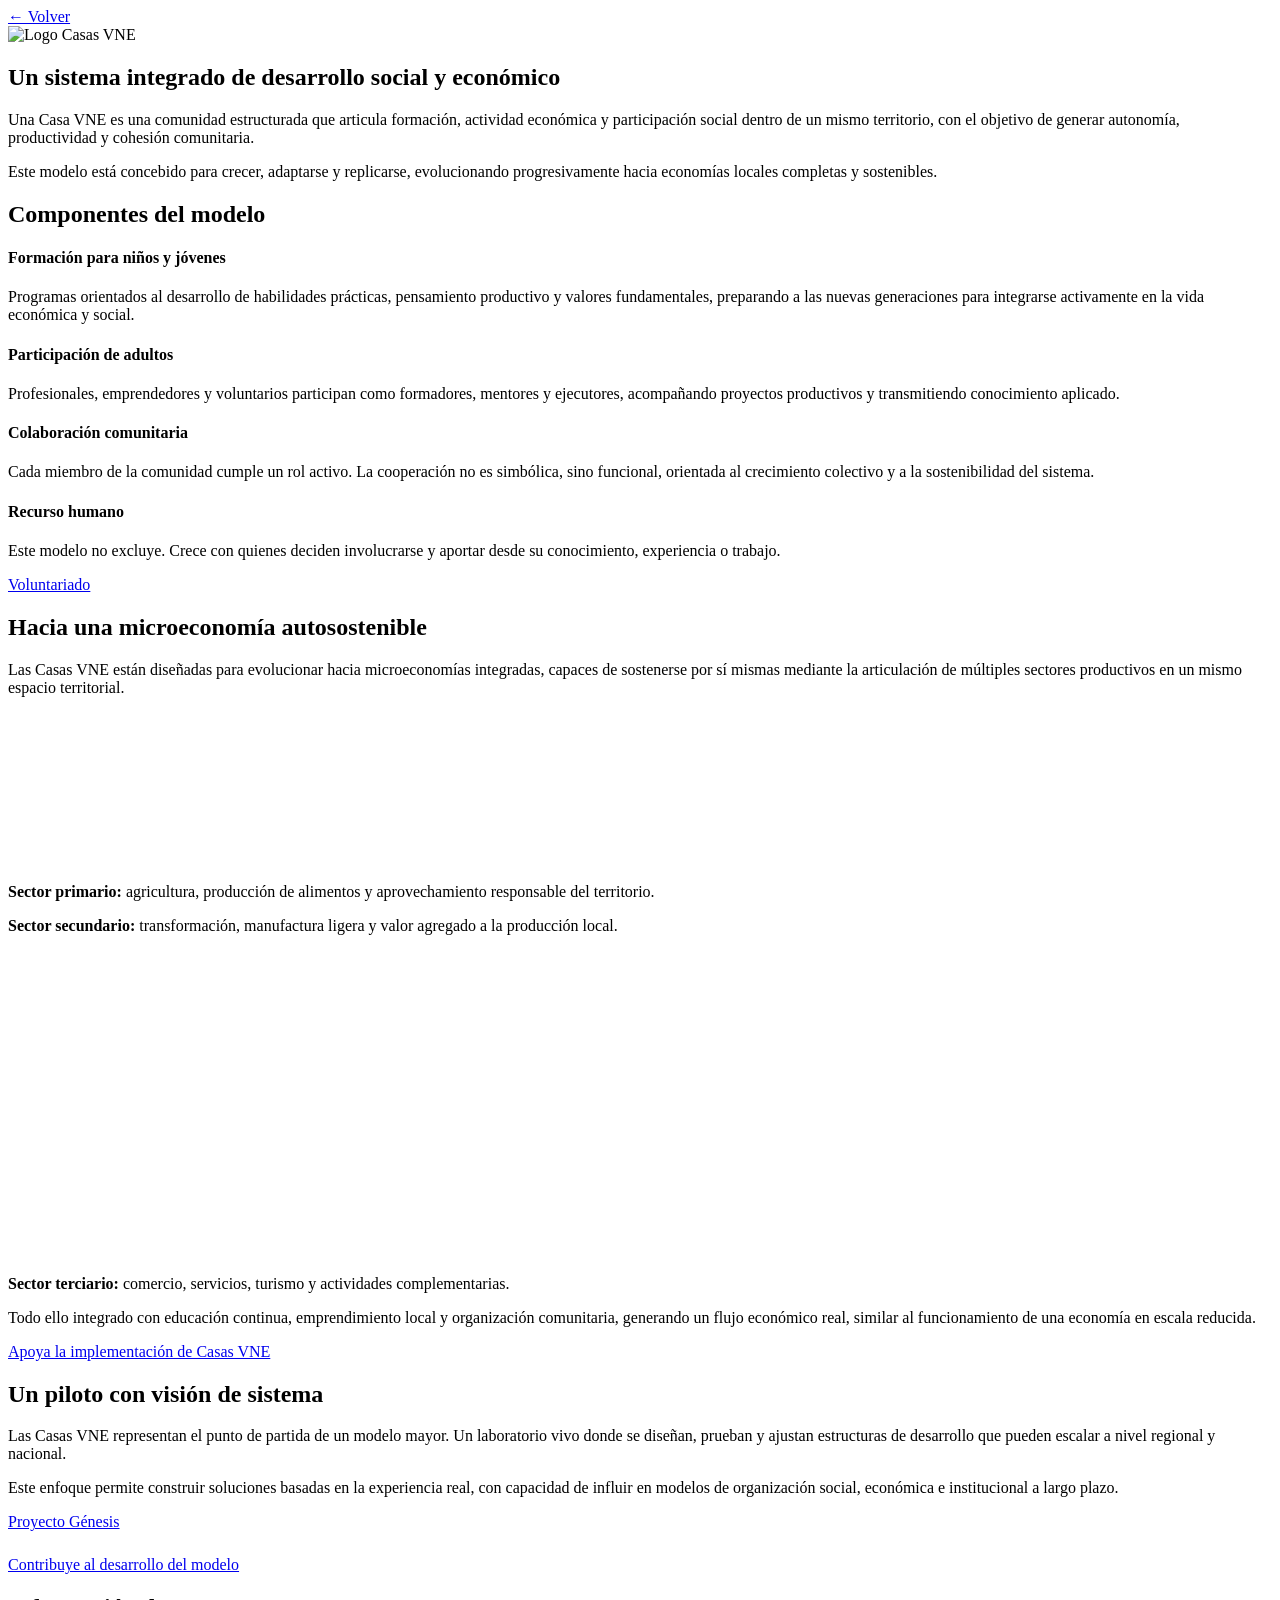
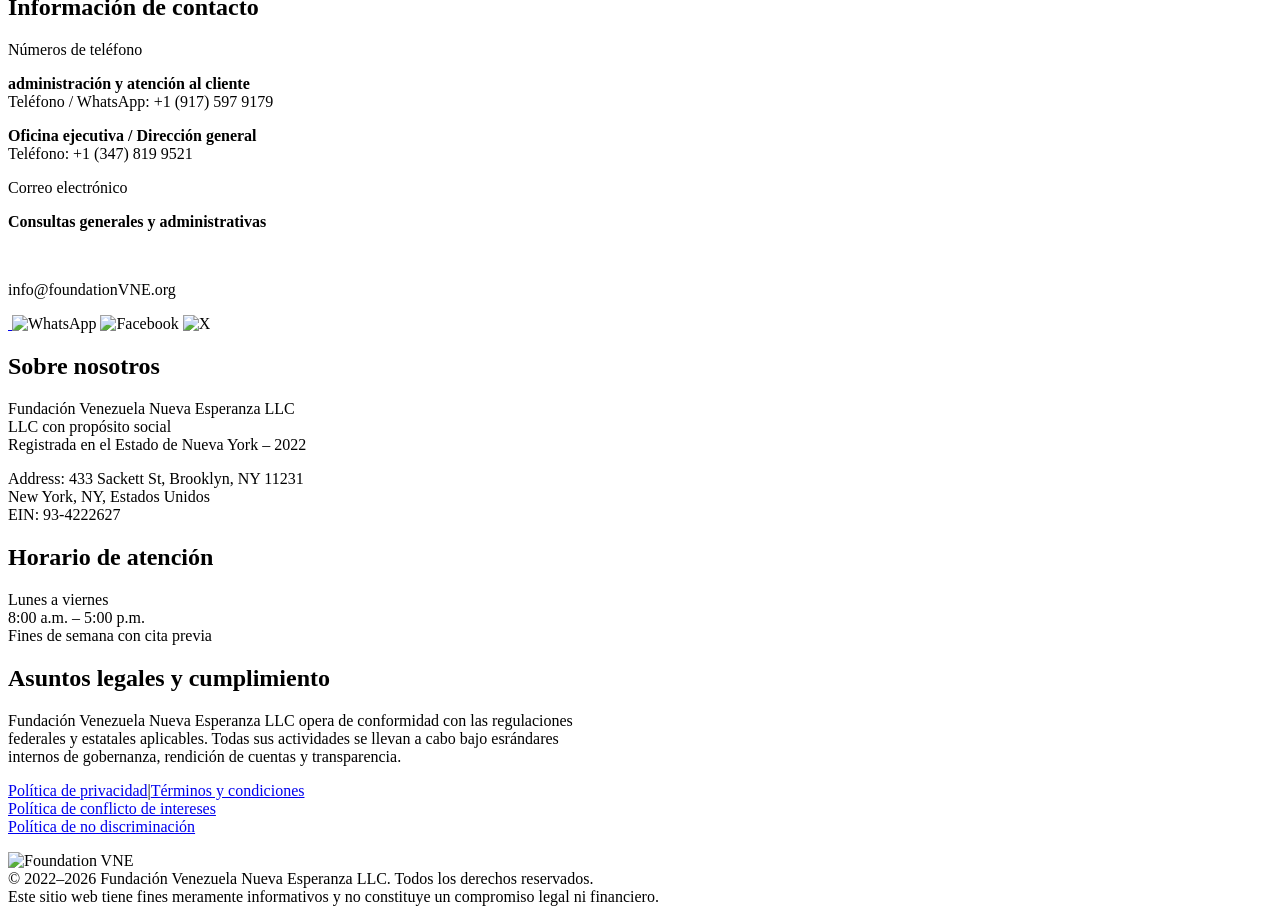
==== casas/index.html @ 62afcf46 "Add files via upload" ====
<!DOCTYPE html>
<html lang="es">
<head>
<meta charset="UTF-8">
<title>Casas VNE | Modelo Comunitario Autosostenible</title>

<meta name="description" content="Las Casas VNE son comunidades estructuradas que integran formación, economía local y participación social para generar autonomía y cohesión comunitaria.">
<meta name="keywords" content="Casas VNE, Fundación VNE, desarrollo comunitario, microeconomía, voluntariado, Proyecto Génesis">
<meta name="author" content="Fundación Venezuela Nueva Esperanza">
<meta name="viewport" content="width=device-width, initial-scale=1.0">

<link rel="icon" href="../assets/img/LogoFundaciónVNE1.png">

<link href="https://fonts.googleapis.com/css2?family=Inter:wght@400;600;700&display=swap" rel="stylesheet">

<link rel="stylesheet" href="../assets/css/main.css">

</head>

<body class="casas">

<!-- VOLVER AL HOME -->
<div class="cta">
  <a href="../index.html">← Volver</a>
</div>

<!-- ¿QUÉ ES UNA CASA VNE? -->
<section>
<div class="box split fade">

<img src="../assets/img/LogoFundaciónVNE1.png" alt="Logo Casas VNE">

<div>
<h1>Un sistema integrado de desarrollo social y económico</h1>

<p>
Una Casa VNE es una comunidad estructurada que articula formación, actividad económica y participación social dentro de un mismo territorio, con el objetivo de generar autonomía, productividad y cohesión comunitaria.
</p>

<p>
Este modelo está concebido para crecer, adaptarse y replicarse, evolucionando progresivamente hacia economías locales completas y sostenibles.
</p>
</div>

</div>
</section>

<!-- COMPONENTES -->
<section>
<div class="box fade">

<h2>Componentes del modelo</h2>
<div class="pilares">
  <div class="pilar p1">
<h4>Formación para niños y jóvenes</h4>
<p>
Programas orientados al desarrollo de habilidades prácticas, pensamiento productivo y valores fundamentales, preparando a las nuevas generaciones para integrarse activamente en la vida económica y social.
</p>
</div>

<div class="pilar p2">
<h4>Participación de adultos</h4>
<p>
Profesionales, emprendedores y voluntarios participan como formadores, mentores y ejecutores, acompañando proyectos productivos y transmitiendo conocimiento aplicado.
</p>
</div>

<div class="pilar p3">
<h4>Colaboración comunitaria</h4>
<p>
Cada miembro de la comunidad cumple un rol activo. La cooperación no es simbólica, sino funcional, orientada al crecimiento colectivo y a la sostenibilidad del sistema.
</p>
</div>

<div class="pilar p4">
<h4>Recurso humano</h4>
<p>
Este modelo no excluye. Crece con quienes deciden involucrarse y aportar desde su conocimiento, experiencia o trabajo.
</p>
<a class="btn" href="../voluntariado/index.html">Voluntariado</a>
</div>
</div>

</div>
</section>

<!-- MICROECONOMÍA -->
<section>
<div class="box fade">

<h2>Hacia una microeconomía autosostenible</h2>

<p>
Las Casas VNE están diseñadas para evolucionar hacia microeconomías integradas,
capaces de sostenerse por sí mismas mediante la articulación de múltiples sectores
productivos en un mismo espacio territorial.
</p>

<!-- SECTOR PRIMARIO -->
<div class="split">
  <video autoplay muted loop playsinline>
    <source src="../assets/img/sector primario.mp4" type="video/mp4">
  </video>
  <p>
    <strong>Sector primario:</strong> agricultura, producción de alimentos y
    aprovechamiento responsable del territorio.
  </p>
</div>

<!-- SECTOR SECUNDARIO -->
<div class="split reverse">
  <p>
    <strong>Sector secundario:</strong> transformación, manufactura ligera y
    valor agregado a la producción local.
  </p>
  <video autoplay muted loop playsinline>
    <source src="../assets/img/sector secundario.mp4" type="video/mp4">
  </video>
</div>

<!-- SECTOR TERCIARIO -->
<div class="split">
  <video autoplay muted loop playsinline>
    <source src="../assets/img/sector terciario.mp4" type="video/mp4">
  </video>
  <p>
    <strong>Sector terciario:</strong> comercio, servicios, turismo y actividades
    complementarias.
  </p>
</div>

<p>
Todo ello integrado con educación continua, emprendimiento local y organización
comunitaria, generando un flujo económico real, similar al funcionamiento de una
economía en escala reducida.
</p>
<div class="cta">
  <a href="../donaciones/index.html">
    Apoya la implementación de Casas VNE
  </a>
</div>

</div>
</section>

<!-- PILOTO -->
<section class="fade">
<div class="box">
<h2>Un piloto con visión de sistema</h2>

<p>
Las Casas VNE representan el punto de partida de un modelo mayor. Un laboratorio vivo donde se diseñan, prueban y ajustan estructuras de desarrollo que pueden escalar a nivel regional y nacional.
</p>

<p>
Este enfoque permite construir soluciones basadas en la experiencia real, con capacidad de influir en modelos de organización social, económica e institucional a largo plazo.
</p>

<a class="btn" href="../genesis/index.html">Proyecto Génesis</a>
<div class="cta" style="margin-top:25px">
  <a href="../donaciones/index.html">
    Contribuye al desarrollo del modelo
  </a>
</div>
</div>
</section>

<footer class="footer-vne-exact">
  <div class="footer-inner">

    <!-- COLUMNA 1 -->
    <div class="footer-col">
      <h2>Información de contacto</h2>

      <p class="label">Números de teléfono</p>
      <p>
        <strong>administración y atención al cliente</strong><br>
        Teléfono / WhatsApp: +1 (917) 597 9179
      </p>

      <p>
        <strong>Oficina ejecutiva / Dirección general</strong><br>
        Teléfono: +1 (347) 819 9521
      </p>

      <p class="label">Correo electrónico</p>
      <p><strong>Consultas generales y administrativas</strong></p><br>
      <p>info@foundationVNE.org</p>

      <div class="footer-social">
        <a href="https://www.instagram.com/foundation.vne" target="_blank" aria-label="Instagram">
          <img src="../assets/img/INSTAGRAM ICONO AZUL.png" alt="">
        </a>
        <span><img src="../assets/img/ICONO WHATSAPP AZUL.png" alt="WhatsApp"></span>
        <span><img src="../assets/img/ICONO FACEBOOK AZUL.png" alt="Facebook"></span>
        <span><img src="../assets/img/XXX AZUL ICONO.png" alt="X"></span>
        <a href="../donaciones/index.html" aria-label="Zelle">
         <img src="../assets/img/ZELLE ICONO AZUL.png" alt="">
        </a>
      </div>
    </div>

    <!-- COLUMNA 2 -->
    <div class="footer-col">
      <h2>Sobre nosotros</h2>

      <p>
        Fundación Venezuela Nueva Esperanza LLC<br>
        LLC con propósito social<br>
        Registrada en el Estado de Nueva York – 2022
      </p>

      <p>
        Address: 433 Sackett St, Brooklyn, NY 11231<br>
        New York, NY, Estados Unidos<br>
        EIN: 93-4222627
      </p>

      <h2 class="mt">Horario de atención</h2>
      <p>
        Lunes a viernes<br>
        8:00 a.m. – 5:00 p.m.<br>
        Fines de semana con cita previa
      </p>
    </div>

    <!-- COLUMNA 3 -->
    <div class="footer-col">
      <h2>Asuntos legales y cumplimiento</h2>

      <p class="small">
        Fundación Venezuela Nueva Esperanza LLC opera de conformidad con las regulaciones<br>
        federales y estatales aplicables. Todas sus actividades se llevan a cabo bajo esrándares<br>
        internos de gobernanza, rendición de cuentas y transparencia.
      </p>

      <p class="links">
        <a href="../politica_privacidad/index.html">Política de privacidad</a>|<a href="../terminos_condiciones/index.html">Términos y condiciones</a><br>
        <a href="../politica_conflicto_intereses/index.html">Política de conflicto de intereses</a><br>
        <a href="../politica_no_discriminacion/index.html">Política de no discriminación</a>
      </p>
      <div class="footer-logo">
       <img src="../assets/img/LogoFundaciónVNE.png" alt="Foundation VNE">
      </div>
    </div>
  </div>

  <!-- FRANJA BLANCA INFERIOR -->
  <div class="footer-bottom-exact">
    © 2022–2026 Fundación Venezuela Nueva Esperanza LLC. Todos los derechos reservados.<br>
    Este sitio web tiene fines meramente informativos y no constituye un compromiso legal ni financiero.
  </div>
</footer>
<script src="../assets/js/app.js" defer></script>
</body>
</html>
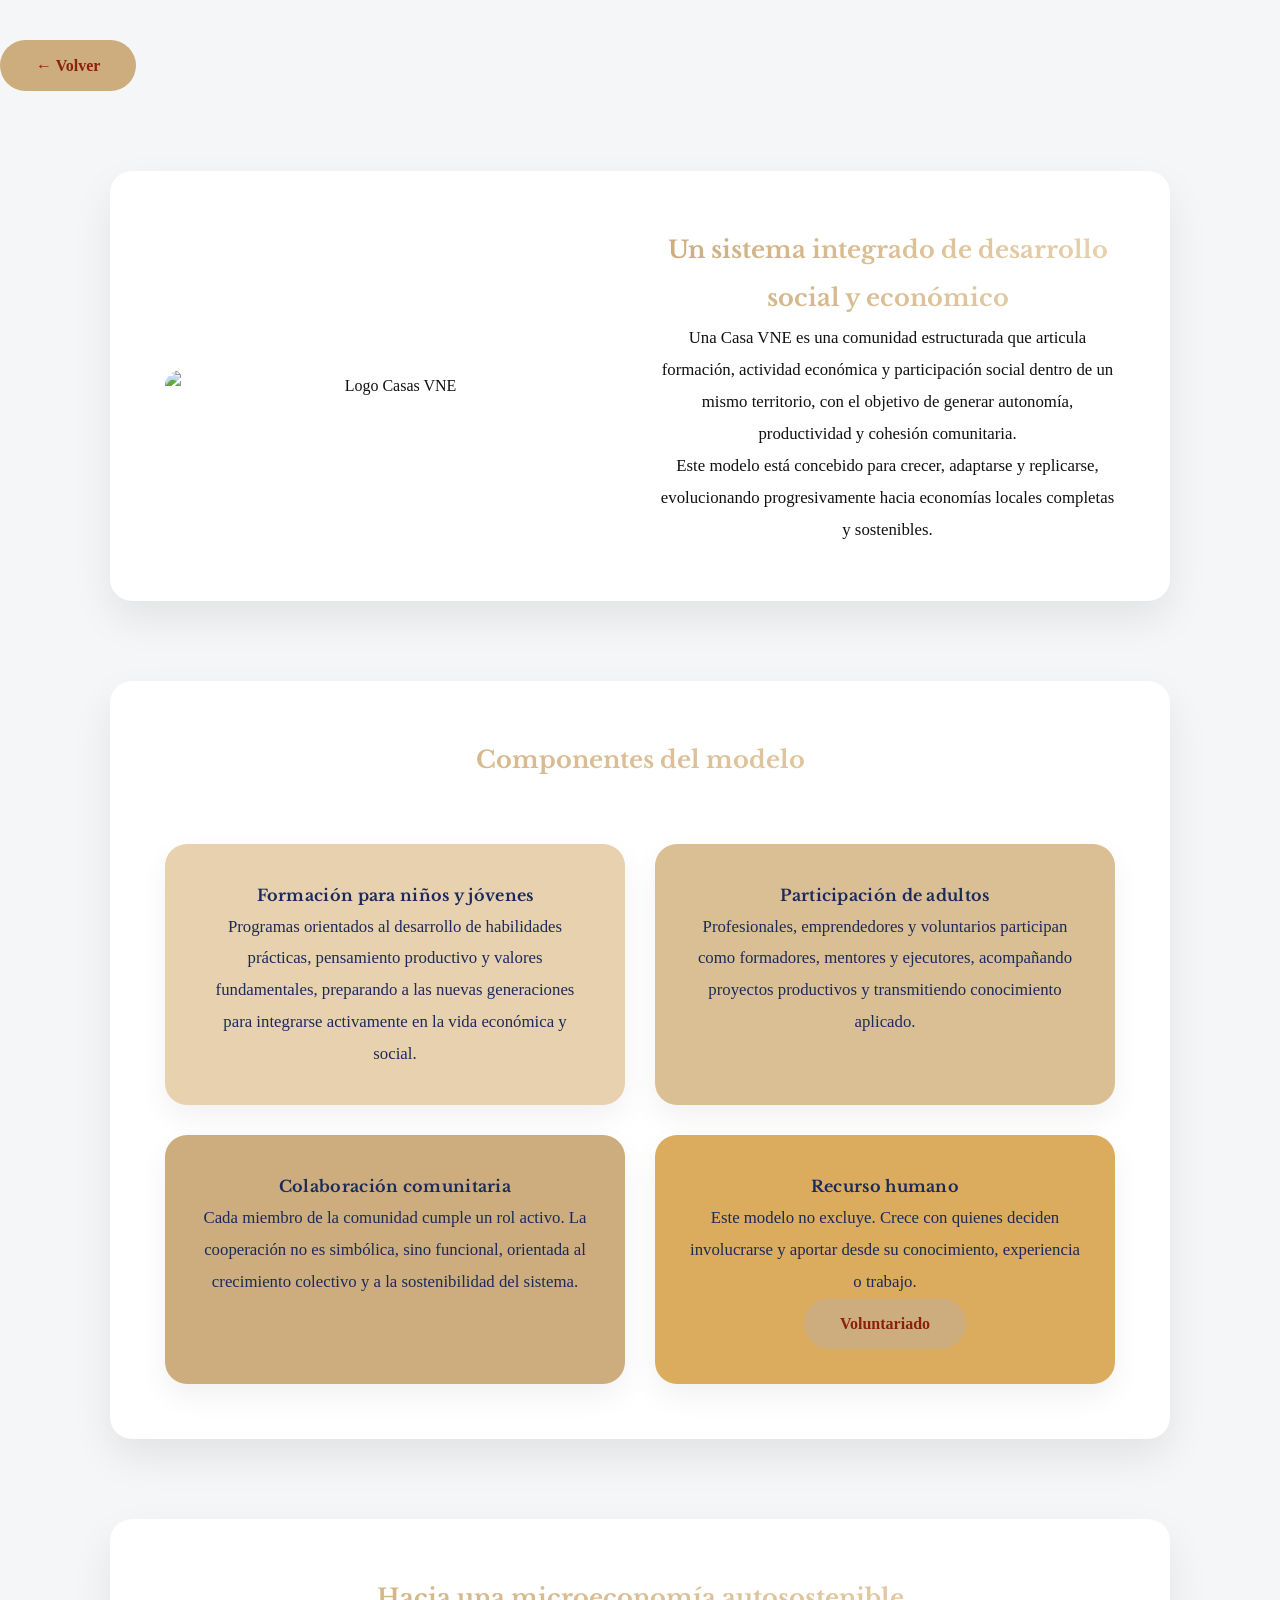
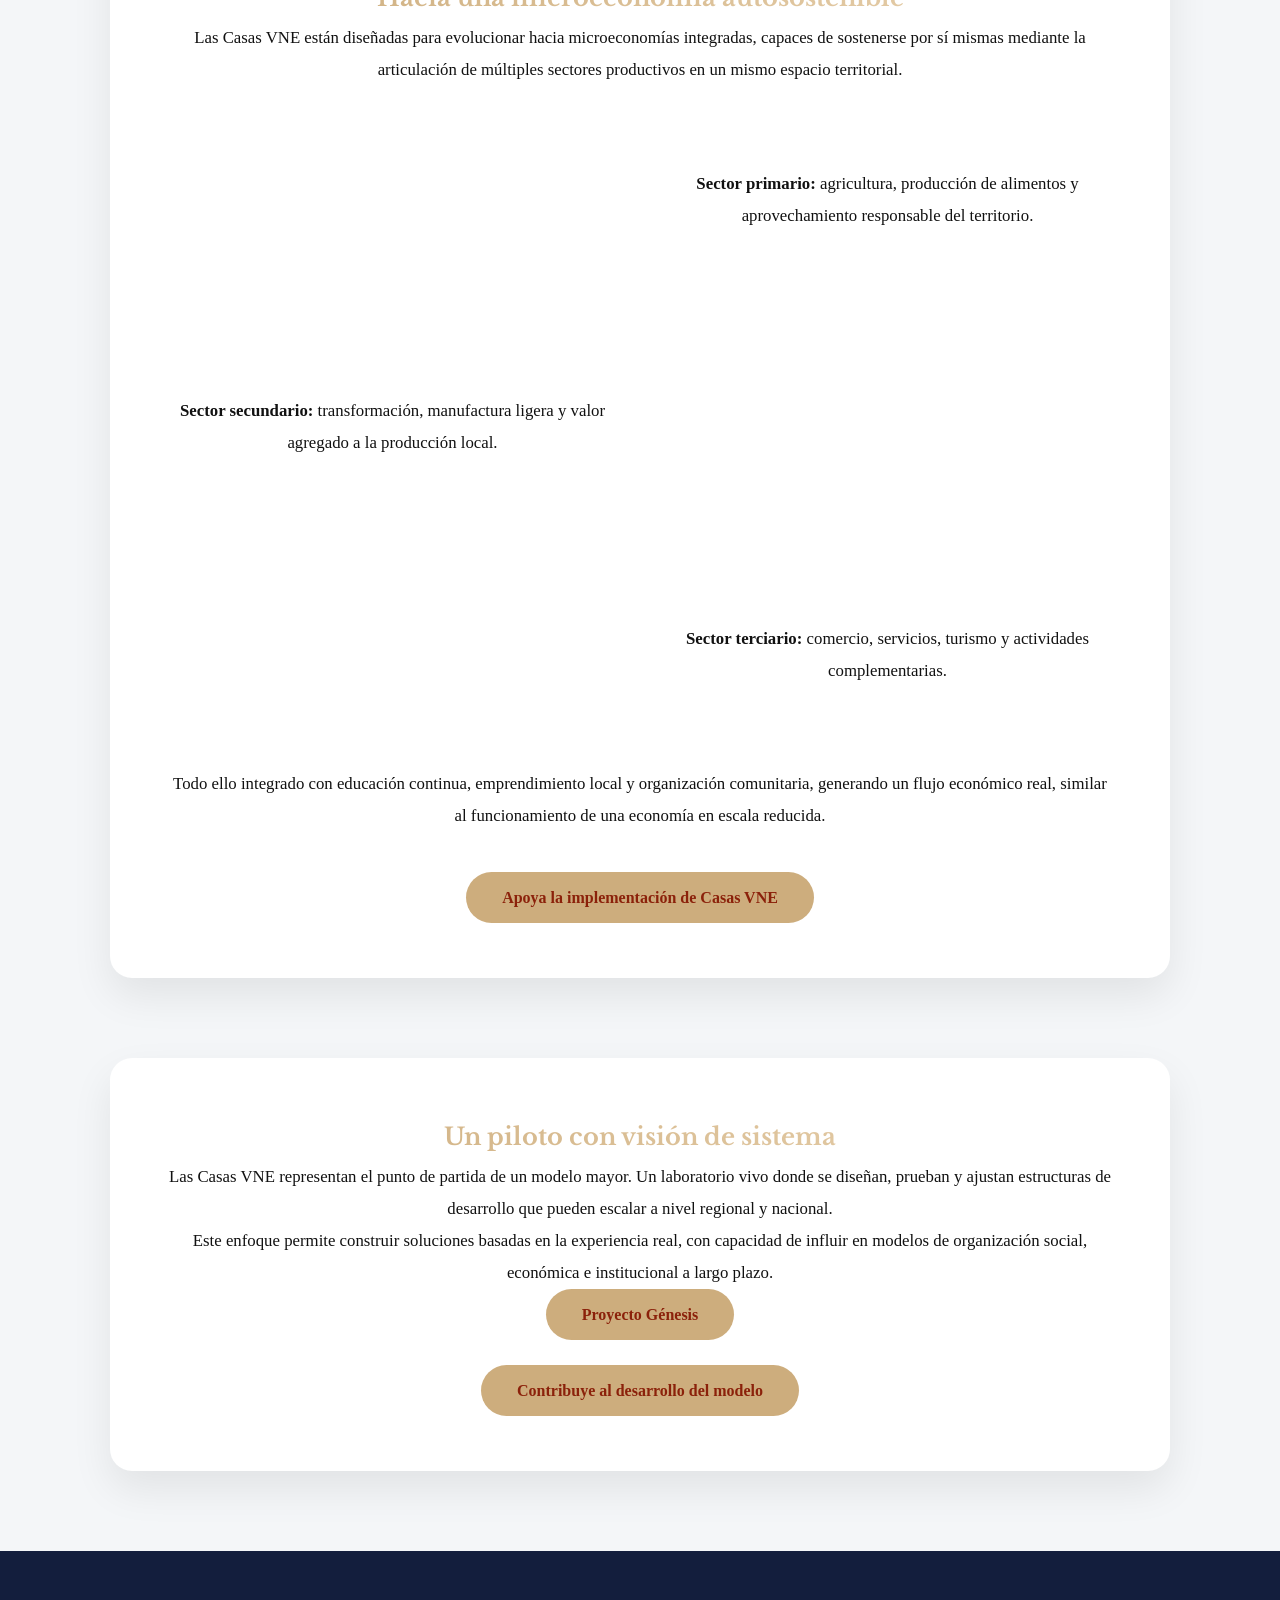
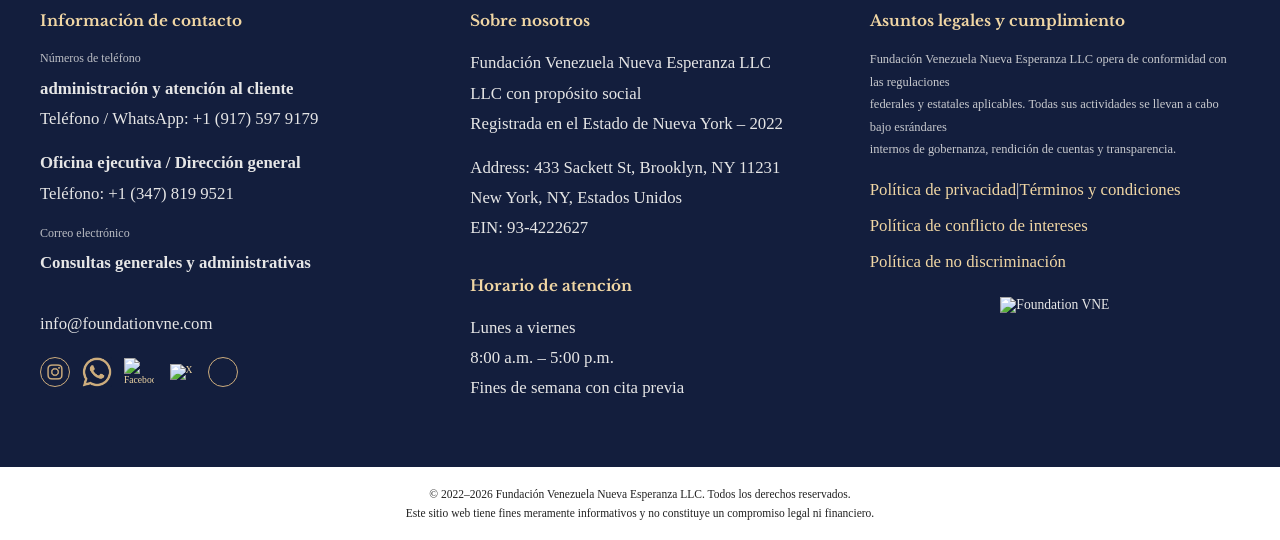
==== commit c2552fc2: "Update index.html actualización de correo" ====
--- a/casas/index.html
+++ b/casas/index.html
@@ -185,7 +185,7 @@
 
       <p class="label">Correo electrónico</p>
       <p><strong>Consultas generales y administrativas</strong></p><br>
-      <p>info@foundationVNE.org</p>
+      <p>info@foundationvne.com</p>
 
       <div class="footer-social">
         <a href="https://www.instagram.com/foundation.vne" target="_blank" aria-label="Instagram">
@@ -253,4 +253,5 @@
 </footer>
 <script src="../assets/js/app.js" defer></script>
 </body>
-</html>+
+</html>
--- a/assets/css/main.css
+++ b/assets/css/main.css
@@ -0,0 +1,1023 @@
+@import url('https://fonts.googleapis.com/css2?family=Libre+Baskerville:wght@700&display=swap');
+
+/* =========================
+   VARIABLES DE MARCA
+========================= */
+:root{
+  --azul:#131e3d;
+  --azul-sec:#1b2a5a;
+  --gris:#f4f6f8;
+
+  --dorado-1:#cdad7d;
+  --dorado-2:#e8d1ae;
+  --rojo:#8b210a;
+
+  --blanco:#ffffff;
+  --negro:#000000;
+  --gris-soport:#f3f5f7;
+}
+
+/* =========================
+   RESET GLOBAL
+========================= */
+*{
+  box-sizing:border-box;
+  font-family: Georgia, "Times New Roman", serif;
+  margin:0;
+  padding:0;
+}
+
+.floating-btn{
+  position:fixed;
+  top:20px;
+  width:46px;
+  height:46px;
+  border-radius:50%;
+  background:linear-gradient(135deg,var(--dorado-1),var(--dorado-2));
+  display:flex;
+  align-items:center;
+  justify-content:center;
+  cursor:pointer;
+  z-index:999;
+  font-size:20px;
+  color:var(--rojo);
+  text-decoration:none;
+  box-shadow:0 10px 30px rgba(0,0,0,.4);
+}
+
+html{
+  scroll-behavior:smooth;
+  max-width:100%;
+  overflow-x:hidden;
+}
+
+.theme-btn{ top:20px; right:20px; }
+.back-btn{ top:20px; left:20px; }
+
+.department{
+  display:grid;
+  grid-template-columns:220px 1fr;
+  gap:40px;
+  margin-bottom:60px;
+  align-items:center;
+  background:rgba(255,255,255,.9);
+  padding:30px;
+  border-radius:20px;
+}
+
+body.dark .department{
+  background:#111;
+}
+
+body{
+  font-family: Georgia, "Times New Roman", serif;
+  background:var(--gris);
+  color:#111;
+  transition:background .4s,color .4s;
+  scroll-behavior:smooth;
+  max-width:100%;
+  overflow-x:hidden;
+}
+
+/*-----------------------------------------*/
+/* Cosas Exclusivas de la pagina de soporte*/
+/*-----------------------------------------*/
+
+body.soport{
+  font-family: Georgia, "Times New Roman", serif;
+  background:var(--gris-soport);
+  color:#131e3d;
+  transition:background .4s,color .4s;
+  scroll-behavior:smooth;
+  max-width:100%;
+  overflow-x:hidden;
+}
+
+body.soport.dark{
+  background:#0c0c0c;
+  color:var(--blanco);
+}
+
+body.soport header{
+  background:linear-gradient(
+    135deg,
+    var(--azul),
+    var(--azul-sec)
+  );
+  color:var(--blanco);
+  padding:90px 20px 80px;
+  text-align:center;
+  position:relative;
+}
+
+body.soport header p{
+  max-width:980px;
+  margin:30px auto 0;
+  font-size:1.15rem;
+  line-height:1.9;
+}
+
+body.soport header img{
+  width:85px;
+  margin-bottom:15px;
+}
+
+body.soport header h1{
+  font-size:3rem;
+  margin:0;
+}
+
+body.soport .top-left,
+body.soport .top-right{
+  position:absolute;
+  top:20px;
+  font-size:1.6rem;
+  cursor:pointer;
+  user-select:none;
+  color:#fff;
+}
+
+body.soport .top-left{left:22px;}
+body.soport .top-right{
+  right:22px;
+  text-decoration:none;
+}
+
+body.soport section{
+  max-width:1150px;
+  margin:105px auto;
+  padding:0 20px;
+  text-align:center;
+}
+
+body.soport .box{
+  background:var(--blanco);
+  padding:60px;
+  border-radius:24px;
+  box-shadow:0 18px 42px rgba(0,0,0,.08);
+  line-height:2;
+  text-align:left;
+}
+
+body.soport.dark .box{
+  background:#111;
+}
+
+body.soport .buttons{
+  margin-top:45px;
+  display:flex;
+  justify-content:center;
+  gap:25px;
+  flex-wrap:wrap;
+}
+
+body.soport .btn{
+  padding:16px 42px;
+  border-radius:40px;
+  font-weight:bold;
+  text-decoration:none;
+  transition:.3s;
+  background:unset;
+}
+
+body.soport .btn-green{
+  background:var(--dorado-1);
+  color:var(--rojo);
+}
+
+body.soport .btn-outline{
+  border:2px solid var(--dorado-1);
+  color:var(--dorado-1);
+  background:transparent;
+}
+
+body.soport.dark .btn-outline{
+  color:#fff;
+}
+
+body.soport .btn:hover{
+  transform:translateY(-3px);
+}
+
+body.soport .pilares{
+  display:grid;
+  grid-template-columns:repeat(auto-fit,minmax(260px,1fr));
+  gap:30px;
+  margin-top:50px;
+}
+
+body.soport .pilar{
+  background:#eef1f8;
+  padding:35px;
+  border-radius:22px;
+}
+
+body.soport.dark .pilar{
+  background:#1a2345;
+}
+
+/* ===== CASAS VNE – FIX DARK MODE PILARES ===== */
+
+body.casas .pilar h4,
+body.casas .pilar p{
+  color:#1b2a5a;
+  -webkit-text-fill-color:initial;
+  background:none;
+}
+
+body.casas.dark .pilar h4,
+body.casas.dark .pilar p{
+  color:#1b2a5a;
+  -webkit-text-fill-color:initial;
+  background:none;
+}
+
+body.casas .pilar h4{
+  font-weight:700;
+  letter-spacing:.3px;
+}
+
+body.dark:not(.casas){
+  background:#0c0c0c;
+  color:var(--blanco);
+}
+
+body.dark:not(.casas) .box{
+  background:#111;
+}
+
+/* =========================
+   CASAS VNE – DARK MODE CONTROLADO
+========================= */
+body.casas{
+  background:var(--gris);
+  color:#111;
+}
+
+body.casas.dark{
+  background:var(--azul-sec);
+  color:var(--blanco);
+}
+
+body.casas .box{
+  background:var(--blanco);
+}
+
+/* Boxes en dark (no blancos) */
+body.casas.dark .box{
+  background:#111827;
+}
+
+/* Pilar = identidad, SIEMPRE color */
+body.casas.dark .pilar.p1{ background:#e8d1ae; }
+body.casas.dark .pilar.p2{ background:#dbbf94; }
+body.casas.dark .pilar.p3{ background:#cdad7d; }
+body.casas.dark .pilar.p4{ background:#dbac5d; }
+
+/* Texto de pilares legible */
+body.casas.dark .pilar{
+  color:#1b2a5a;
+}
+
+/* =========================
+   CEO PAGE – TEMA CLARO BLANCO
+========================= */
+
+body.ceo-page{
+  background:var(--azul-sec);
+  color:#111;
+}
+
+body.ceo-page.dark{
+  background:#0c0c0c;
+  color:#ffffff;
+}
+
+body.dark p{
+  color:#e6e6e6;
+}
+
+body.dark .department{
+  background:#111;
+}
+
+/* =========================
+   TIPOGRAFÍA
+========================= */
+/* =========================
+   PROYECTO GÉNESIS – VOLUNTARIADO
+========================= */
+
+body.genesis-voluntariado{
+  background:var(--gris);
+  color:#111;
+}
+
+body.genesis-voluntariado header{
+  background:linear-gradient(135deg,var(--azul),var(--azul-sec));
+  color:var(--blanco);
+  padding:90px 20px 80px;
+  text-align:center;
+  position:relative;
+}
+
+body.genesis-voluntariado header h1{
+  font-size:3rem;
+  margin:0;
+}
+
+body.genesis-voluntariado header p{
+  max-width:900px;
+  margin:25px auto 0;
+  font-size:1.15rem;
+  line-height:1.9;
+}
+
+body.genesis-voluntariado .voluntariado-box{
+  max-width:520px;
+  margin:0 auto;
+  background:#f9f9f6;
+  padding:40px;
+  border-radius:18px;
+  border-top:5px solid var(--dorado-1);
+  display:flex;
+  flex-direction:column;
+  gap:16px;
+}
+
+body.genesis-voluntariado.dark .voluntariado-box{
+  background:#151515;
+}
+
+body.genesis-voluntariado .voluntariado-box input{
+  padding:14px 18px;
+  border-radius:10px;
+  border:1px solid #bbb;
+  font-size:1rem;
+}
+
+body.genesis-voluntariado.dark .voluntariado-box input{
+  background:#0f0f0f;
+  color:#fff;
+  border:1px solid var(--dorado-1);
+}
+
+.voluntariado-box small{
+  font-size:.8rem;
+  opacity:.7;
+}
+body.genesis-voluntariado.dark .voluntariado-box small{
+  color:#ccc;
+}
+
+/* =========================
+   TIPOGRAFÍA
+========================= */
+
+h1{
+  font-family:'Libre Baskerville', serif;
+  font-weight:700;
+  background:linear-gradient(90deg,var(--dorado-1),var(--dorado-2));
+  -webkit-background-clip:text;
+  -webkit-text-fill-color:transparent;
+}
+
+h2, h3{
+  font-family:'Libre Baskerville', serif;
+  background:linear-gradient(90deg,var(--dorado-1),var(--dorado-2));
+  -webkit-background-clip:text;
+  -webkit-text-fill-color:transparent;
+}
+
+h4{
+  font-family:'Libre Baskerville', serif;
+  background-color: #000;
+  -webkit-background-clip:text;
+  -webkit-text-fill-color:transparent;
+}
+
+h5{
+  font-family:'Libre Baskerville', serif;
+  background-color: var(--blanco);
+  -webkit-background-clip:text;
+  -webkit-text-fill-color:transparent;
+}
+
+h6{
+  line-height:1.9;
+  font-size:.90rem;
+  font-family:'Libre Baskerville', serif;
+  background-color: var(--blanco);
+  -webkit-background-clip:text;
+  -webkit-text-fill-color:transparent;
+}
+body.dark h1,
+body.dark h2,
+body.dark h3{
+  background:linear-gradient(90deg,var(--dorado-1),var(--dorado-2));
+  -webkit-background-clip:text;
+  -webkit-text-fill-color:transparent;
+}
+
+body.dark h4{
+  background-color: #fff;
+  -webkit-background-clip:text;
+  -webkit-text-fill-color:transparent;
+}
+
+body.dark h6{
+  background-color: #fff;
+  -webkit-background-clip:text;
+  -webkit-text-fill-color:transparent;
+}
+
+body.soport h1,
+body.soport h2{
+  background:linear-gradient(90deg,var(--dorado-1),var(--dorado-2));
+  -webkit-background-clip:text;
+  -webkit-text-fill-color:transparent;
+}
+
+p{
+  line-height:1.9;
+  font-size:1.05rem;
+}
+
+@media(max-width:768px){
+  h1{font-size:2.1rem}
+  h2{font-size:1.9rem}
+  h3{font-size:1.25rem}
+  h4{font-size:1.25rem}
+}
+
+/* =========================
+   HERO VIDEO
+========================= */
+video{
+max-width:100%;
+width:100%;
+height:auto;
+display:block;
+}
+
+.hero-video + section{
+  margin-top:60px;
+}
+
+.hero-video{
+  position:relative;
+  overflow:hidden;
+  min-height:100vh;
+  height:auto;
+}
+
+@media(max-width:768px){
+  .hero-video{
+    min-height:75vh;
+  }
+}
+
+.hero-video video{
+  width:100%;
+  height:100%;
+  object-fit:cover;
+  display:block;
+}
+
+.hero-overlay{
+  position:absolute;
+  inset:0;
+  display:flex;
+  flex-direction:column;
+  justify-content:center;
+  align-items:center;
+  text-align:center;
+  padding:0 20px;
+  background:rgba(19,30,61,.55);
+}
+
+.hero-overlay p{
+  color: #ffffff;
+}
+
+/* =========================
+   HEADER BUTTONS
+========================= */
+.top-left,.top-right{
+  position:absolute;
+  top:20px;
+  font-size:1.6rem;
+  cursor:pointer;
+  z-index:10;
+  color:#fff;
+}
+
+.top-left{left:20px}
+.top-right{right:20px}
+
+/* =========================
+   MENU LATERAL
+========================= */
+.menu{
+  overflow-y:auto;
+  position:fixed;
+  top:0;
+  right:-100%;
+  width:320px;
+  max-width:100%;
+  height:100dvh;
+  background:var(--azul);
+  padding:32px 24px;
+  transition:right .35s ease;
+  z-index:1000;
+  overscroll-behavior:contain;
+}
+
+.menu.open{right:0}
+
+.menu .back{
+  color:var(--dorado-1);
+  font-weight:bold;
+  margin-bottom:25px;
+  cursor:pointer;
+}
+
+.menu a{
+  display:block;
+  color:#fff;
+  text-decoration:none;
+  margin:18px 0;
+  font-size:1.05rem;
+}
+
+@media(max-width:420px){
+  .menu{
+    width:100%;
+  }
+}
+
+/* =========================
+   SECCIONES
+========================= */
+
+section{
+  max-width:1100px;
+  margin:80px auto;
+  padding:0 20px;
+  text-align:center;
+}
+
+@media(max-width:768px){
+  section{
+    margin:50px auto;
+    padding:0 16px;
+  }
+}
+
+/* =========================
+   CONTENEDORES
+========================= */
+.box{
+  background:var(--blanco);
+  padding:55px;
+  border-radius:22px;
+  box-shadow:0 18px 40px rgba(0,0,0,.08);
+  line-height:2;
+}
+@media(max-width:768px){
+  .box{
+    padding:28px 22px;
+  }
+}
+
+/* =========================
+   SPLIT (VIDEO / IMG / TEXTO)
+========================= */
+.ceo{
+  display:grid;
+  grid-template-columns: 380px 1fr;
+  gap:60px;
+  align-items:center;
+}
+
+.ceo img{
+  width:100%;
+  max-width:360px;
+  border-radius:18px;
+  box-shadow:0 25px 50px rgba(0,0,0,.35);
+}
+
+img{
+  max-width:100%;
+  height:auto;
+  display:block;
+}
+
+.split{
+  display:grid;
+  grid-template-columns:1fr 1fr;
+  gap: 40px;
+  align-items:center;
+}
+
+.split video,
+.split img{
+  width:100%;
+  border-radius:18px;
+}
+
+/* =========================
+   PILARES
+========================= */
+
+.pilares{
+  display:grid;
+  grid-template-columns:repeat(2, 1fr);
+  gap:30px;
+  margin-top:60px;
+}
+
+body.casas .pilar.p1{ background:#e8d1ae; }
+body.casas .pilar.p2{ background:#dbbf94; }
+body.casas .pilar.p3{ background:#cdad7d; }
+body.casas .pilar.p4{ background:#dbac5d; }
+
+body.dark .casas .pilar.p1{ background:#e8d1ae; }
+body.dark .casas .pilar.p2{ background:#dbbf94; }
+body.dark .casas .pilar.p3{ background:#cdad7d; }
+body.dark .casas .pilar.p4{ background:#dbac5d; }
+
+.pilar{
+  background:#1b2a5a;
+  padding:35px;
+  border-radius:22px;
+  box-shadow:0 12px 30px rgba(0,0,0,.06);
+  display:flex;
+  flex-direction:column;
+  align-items:center;
+  text-align:center;
+  color:var(--blanco);
+}
+
+.pilar img{
+  width:60px;
+  margin-bottom:18px;
+}
+
+/* =========================
+   BOTONES
+========================= */
+.cta{
+  margin-top:40px;
+}
+
+.cta a,
+.btn{
+  display:inline-block;
+  padding:16px 36px;
+  background:var(--dorado-1);
+  color:var(--rojo);
+  text-decoration:none;
+  border-radius:40px;
+  font-weight:bold;
+  transition:.3s;
+  min-height:44px;
+  line-height:1.2;
+}
+
+a:focus-visible{
+  outline:2px solid var(--dorado-1);
+  outline-offset:4px;
+}
+
+button:focus-visible{
+  outline:2px solid var(--dorado-1);
+  outline-offset:4px;
+}
+
+.cta a:hover,
+.btn:hover{
+  filter:brightness(1.05);
+  transform:translateY(-2px);
+}
+@media(max-width:768px){
+  .cta a,
+  .btn{
+    padding:14px 28px;
+    font-size:.95rem;
+  }
+}
+
+/* =========================
+   MAPAS
+========================= */
+iframe{
+  width:100%;
+  height:420px;
+  border-radius:22px;
+  border:0;
+  margin-top:30px;
+}
+
+@media(max-width:768px){
+  iframe{
+    height:300px;
+    border-radius:16px;
+  }
+}
+
+/* =========================
+   FOOTER EXACTO – VNE
+========================= */
+.footer-vne-exact{
+  background:#131e3d;
+  color:#e6e6e6;
+  font-size:.85rem;
+}
+
+.footer-inner{
+  max-width:1300px;
+  margin:0 auto;
+  padding:60px 40px 50px;
+  display:grid;
+  grid-template-columns:1.2fr 1.1fr 1.2fr;
+  gap:60px;
+  align-items:flex-start;
+}
+
+.footer-col h2{
+  background:none;
+  font-family:'Libre Baskerville',serif;
+  font-size:.95rem;
+  margin-bottom:18px;
+  color:#f0d6a4;
+  -webkit-text-fill-color:initial;
+}
+
+.footer-col .mt{
+  margin-top:32px;
+}
+
+.footer-col p{
+  line-height:1.8;
+  margin-bottom:14px;
+  color:#e6e6e6;
+}
+
+.footer-col .label{
+  font-size:.75rem;
+  opacity:.8;
+  margin-bottom:4px;
+}
+
+.footer-col .small{
+  font-size:.78rem;
+  opacity:.85;
+}
+
+.footer-col .links a{
+  color:#f0d6a4;
+  text-decoration:none;
+  display:inline-block;
+  margin-bottom:6px;
+}
+
+.footer-col .links a:hover{
+  text-decoration:underline;
+}
+
+.footer-social{
+  display:flex;
+  gap:12px;
+  margin-top:18px;
+}
+
+.footer-social span{
+  width:30px;
+  height:30px;
+  border-radius:50%;
+  border:1px solid (--azul);
+  display:inline-flex;
+  align-items:center;
+  justify-content:center;
+  color:#f0d6a4;
+  font-size:.6rem;
+}
+
+.footer-logo{
+  display:flex;
+  justify-content:center;
+  align-items:center;
+}
+
+.footer-logo img{
+  max-width:180px;
+}
+
+/* FRANJA BLANCA */
+.footer-bottom-exact{
+  background:#ffffff;
+  color:#222;
+  text-align:center;
+  padding:18px 12px;
+  font-size:.72rem;
+  line-height:1.6;
+}
+
+/* ICONOS SOCIALES FOOTER */
+.footer-social a{
+  width:30px;
+  height:30px;
+  border-radius:50%;
+  border:1px solid var(--dorado-1);
+  display:flex;
+  align-items:center;
+  justify-content:center;
+}
+
+.footer-social a img{
+  width:16px;
+  height:16px;
+  max-width:16px;
+  max-height:16px;
+  object-fit:contain;
+}
+
+/* =========================
+   RESPONSIVE EXACTO
+========================= */
+@media(max-width:1024px){
+  .footer-inner{
+    grid-template-columns:1fr 1fr;
+    gap:40px;
+  }
+
+  .footer-logo{
+    grid-column:1 / -1;
+  }
+}
+
+@media(max-width:600px){
+  .footer-inner{
+    grid-template-columns:1fr;
+    text-align:center;
+  }
+
+  .footer-social{
+    justify-content:center;
+  }
+}
+
+/* =========================
+   ANIMACIONES
+========================= */
+.fade{
+  opacity:0;
+  transform:translateY(40px);
+  transition:all .9s ease;
+}
+
+.fade.show{
+  opacity:1;
+  transform:none;
+}
+
+body.soport .fade{
+  opacity:0;
+  transform:translateY(45px);
+  transition:all .9s ease;
+}
+
+body.soport .fade.show{
+  opacity:1;
+  transform:none;
+}
+
+/* =========================
+   PÁGINAS LEGALES (POLÍTICAS)
+========================= */
+
+body.legal-page{
+  background:var(--gris);
+  color:#111;
+}
+
+body.legal-page header{
+  background:linear-gradient(135deg,var(--azul),var(--azul-sec));
+  color:var(--blanco);
+  padding:70px 20px;
+  text-align:center;
+  position:relative;
+}
+
+body.legal-page header h1{
+  font-size:2.4rem;
+  margin:0;
+}
+
+body.legal-page section{
+  max-width:900px;
+  margin:80px auto;
+  padding:0 20px;
+  text-align:left;
+}
+
+body.legal-page section h2{
+  font-size:1.4rem;
+  margin:40px 0 16px;
+}
+
+body.legal-page section p,
+body.legal-page section li{
+  font-size:1rem;
+  line-height:1.85;
+}
+
+body.legal-page ul{
+  padding-left:20px;
+  margin:16px 0;
+}
+
+body.legal-page small{
+  display:block;
+  margin-top:40px;
+  font-size:.85rem;
+  opacity:.7;
+}
+
+/*=========Zelle===========*/
+body.soport:not(.dark) .pilar p,
+body.soport:not(.dark) .pilar h4{
+  color: #1b2a5a;
+  -webkit-text-fill-color: initial;
+}
+
+
+/* =========================
+   RESPONSIVE
+========================= */
+@media (max-width:768px){
+  body.soport section{
+    margin:60px auto;
+    padding:40px 16px;
+  }
+  .menu{
+    width:100%;
+    padding:28px 20px;
+  }
+  .menu a{
+    font-size:1.1rem;
+    padding:14px 0;
+  }
+  .menu .back{
+    font-size:1.1rem;
+    margin-bottom:30px;
+  }
+  .fade{
+    transition:opacity .4s ease;
+    transform:none;
+  }
+  .fade.show{
+    opacity:1;
+  }
+  .hero-video + section{
+    margin-top:40px;
+  }
+  .ceo{
+    grid-template-columns:1fr;
+    text-align:center;
+  }
+  .ceo img{
+    margin:0 auto;
+    max-width:260px;
+  }
+  p{
+    font-size:1rem;
+    line-height:1.75;
+  }
+  .pilares{
+    gap:24px;
+    grid-template-columns:1fr;
+  }
+  .pilar{
+    margin-top:0;
+    padding:28px 22px;
+  }
+  .split{
+    gap: 24px;
+    grid-template-columns:1fr !important;
+  }
+  .split-box,
+  .sector,
+  .impact-content,
+  .ceo{
+    grid-template-columns:1fr !important;
+  }
+  .sector.reverse{
+    grid-template-columns:1fr !important;
+  }
+  .department{
+    grid-template-columns:1fr;
+    text-align:center;
+  }
+}
